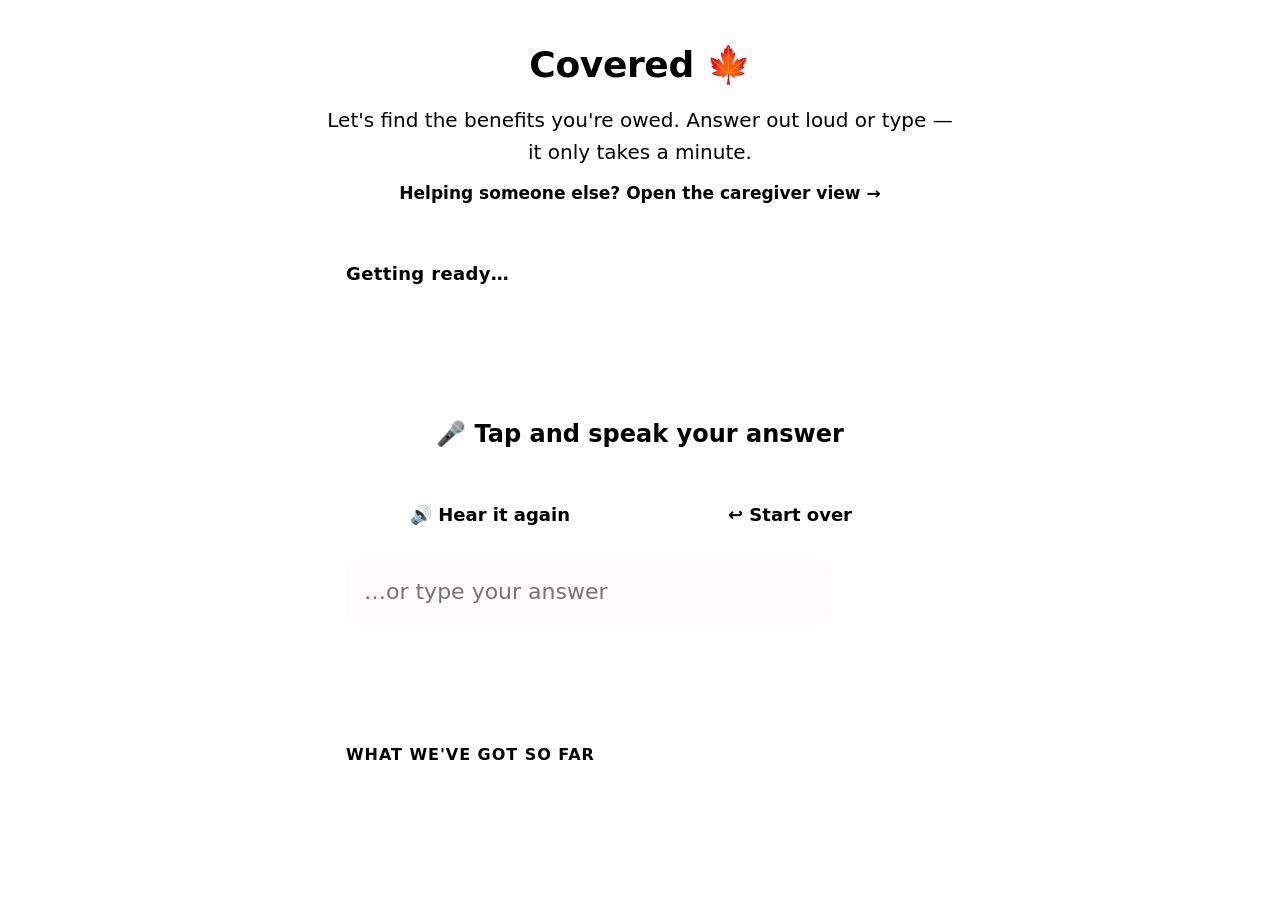
==== web/index.html @ f391c893 "Polish UX and warm the brand oranges - Senior interview: add a review/edit step before results. - Ne" ====
<!doctype html>
<html lang="en">
<head>
<meta charset="utf-8" />
<meta name="viewport" content="width=device-width, initial-scale=1" />
<title>Covered</title>
<link rel="stylesheet" href="/static/styles.css" />
<style>
  /* palette: /static/styles.css */
  * { box-sizing: border-box; }
  html { -webkit-text-size-adjust: 100%; }
  body {
    margin: 0; background: var(--bg); color: var(--ink);
    font: 22px/1.6 system-ui, -apple-system, "Segoe UI", Roboto, sans-serif;
    padding: 16px;
  }
  .wrap { max-width: 640px; margin: 0 auto; }
  header { text-align: center; padding: 20px 0 6px; }
  header h1 { font-size: 36px; margin: 0; letter-spacing: -.01em; }
  header h1 .leaf { color: var(--accent); }
  header p { color: var(--muted); margin: 10px 0 0; font-size: 20px; }

  .card { background: var(--card); border: 2px solid var(--line); border-radius: 20px;
          box-shadow: var(--shadow); padding: 26px; margin: 20px 0; }

  .stepcount { color: var(--brand); font-weight: 800; font-size: 18px; margin: 0 0 10px;
               letter-spacing: .02em; }
  .progress { height: 14px; background: var(--brand-tint); border-radius: 99px; overflow: hidden; margin-bottom: 22px; }
  .progress > div { height: 100%; width: 0%; background: var(--brand); transition: width .35s; }
  .q { font-size: 32px; font-weight: 750; line-height: 1.25; margin: 0 0 22px; }

  /* buttons */
  button { font: inherit; border: none; border-radius: 16px; cursor: pointer; font-weight: 700; }
  button:focus-visible, input:focus-visible { outline: 4px solid var(--accent); outline-offset: 3px; }
  .mic {
    display: flex; align-items: center; justify-content: center; gap: 12px;
    width: 100%; min-height: 76px; font-size: 24px;
    background: var(--brand); color: var(--brand-ink); box-shadow: 0 4px 0 var(--brand-strong);
  }
  .mic:active { transform: translateY(2px); box-shadow: 0 2px 0 var(--brand-strong); }
  .mic.rec { background: var(--brand-strong); animation: pulse 1.1s infinite; }
  @keyframes pulse { 0%,100% { box-shadow: 0 4px 0 var(--brand-strong), 0 0 0 0 rgba(234,88,12,.5); }
                     50% { box-shadow: 0 4px 0 var(--brand-strong), 0 0 0 14px rgba(234,88,12,0); } }

  .altrow { display: flex; gap: 12px; margin-top: 14px; }
  .ghost { flex: 1; min-height: 58px; font-size: 18px; background: var(--brand-tint); color: var(--brand-strong); }
  .ghost:active { background: #ffdcc2; }

  .typerow { display: flex; gap: 12px; margin-top: 14px; }
  input[type=text] { flex: 1; font: inherit; padding: 16px 18px; min-height: 60px;
                     border: 2px solid var(--line); border-radius: 16px; background: #fffdfb; color: var(--ink); }
  .send { min-width: 92px; min-height: 60px; font-size: 20px; background: var(--ink); color: #fff; }

  .status { color: var(--brand-strong); min-height: 28px; margin: 16px 0 0; font-size: 20px; font-weight: 600; }
  .banner { background: var(--maybe-bg); border: 2px solid #f0cfa0; color: #7a4a12;
            padding: 14px 16px; border-radius: 14px; font-size: 18px; margin-top: 14px; display: none; }

  /* live profile */
  .profile h3 { margin: 0 0 12px; font-size: 16px; letter-spacing: .06em;
                text-transform: uppercase; color: var(--muted); }
  .profile .row { display: flex; justify-content: space-between; gap: 14px; align-items: baseline;
                  padding: 10px 0; border-bottom: 2px solid var(--bg); font-size: 19px; }
  .profile .k { color: var(--muted); } .profile .v { font-weight: 700; text-align: right; }

  /* results */
  .headline { font-size: 30px; font-weight: 800; line-height: 1.3; margin: 0 0 6px; }
  .headline b { color: var(--brand); }
  .prog { border: 2px solid var(--line); border-radius: 16px; padding: 18px; margin: 14px 0; }
  .prog .top { display: flex; justify-content: space-between; align-items: baseline; gap: 12px; flex-wrap: wrap; }
  .prog .name { font-weight: 750; font-size: 22px; }
  .prog .val { font-weight: 800; font-size: 22px; color: var(--brand); white-space: nowrap; }
  .pill { font-size: 15px; font-weight: 800; padding: 4px 12px; border-radius: 99px; }
  .pill.eligible, .pill.likely { background: var(--ok-bg); color: var(--ok); }
  .pill.maybe { background: var(--maybe-bg); color: var(--maybe); }
  .pill.not_eligible { background: var(--off-bg); color: var(--off); }
  .unlock { font-size: 15px; color: var(--accent); font-weight: 800; margin-left: 6px; }
  .why { color: var(--ink); font-size: 19px; margin: 10px 0 0; }
  .steps { margin: 10px 0 0 22px; padding: 0; font-size: 19px; line-height: 1.5; }
  .note { color: var(--muted); font-size: 16px; margin-top: 18px; }

  /* apply */
  .appcard { border: 2px solid var(--line); border-radius: 16px; padding: 18px; margin: 16px 0; background: #fffdfb; }
  .apptop { display: flex; justify-content: space-between; align-items: center; gap: 12px; margin-bottom: 10px; flex-wrap: wrap; }
  .apptop h3 { margin: 0; font-size: 20px; }
  .fr { display: grid; grid-template-columns: 1fr auto auto; gap: 12px; align-items: center;
        padding: 10px 0; border-bottom: 2px solid var(--bg); font-size: 18px; }
  .fl { color: var(--muted); } .fv { font-weight: 700; text-align: right; }
  .fv.todo { color: var(--maybe); }
  .who { font-size: 13px; font-weight: 800; padding: 4px 10px; border-radius: 99px; white-space: nowrap; }
  .who.pre { background: var(--ok-bg); color: var(--ok); }
  .who.you { background: var(--maybe-bg); color: var(--maybe); }
  .who.doc { background: var(--off-bg); color: var(--off); }
  .sechd { font-size: 15px; text-transform: uppercase; letter-spacing: .05em; color: var(--muted); margin: 14px 0 2px; }
  .dl { min-height: 50px; font-size: 17px; padding: 10px 18px; background: var(--brand-tint); color: var(--brand-strong); }
  .hidden { display: none; }
  @media (max-width: 480px) {
    body { padding: 12px; }
    header h1 { font-size: 30px; }
    .q { font-size: 27px; }
    .mic { min-height: 68px; font-size: 22px; }
  }
</style>
</head>
<body>
<div class="wrap">
  <header>
    <h1>Covered <span class="leaf">&#127809;</span></h1>
    <p>Let's find the benefits you're owed. Answer out loud or type &mdash; it only takes a minute.</p>
    <p style="margin:8px 0 0"><a href="/caregiver"
       style="color:var(--brand);font-size:17px;font-weight:700;text-decoration:none">Helping someone else? Open the caregiver view &#8594;</a></p>
  </header>

  <!-- Interview -->
  <section id="interview" class="card">
    <p class="stepcount" id="stepcount">Getting ready&hellip;</p>
    <div class="progress"><div id="bar"></div></div>
    <p class="q" id="question">&nbsp;</p>

    <button class="mic" id="micBtn" aria-pressed="false">&#127908; Tap and speak your answer</button>

    <div class="altrow">
      <button class="ghost" id="hearBtn">&#128266; Hear it again</button>
      <button class="ghost" id="skipBtn">&#8617; Start over</button>
    </div>

    <div class="typerow">
      <input type="text" id="answer" placeholder="&hellip;or type your answer" aria-label="Type your answer" />
      <button class="send" id="sendBtn">Enter</button>
    </div>

    <p class="status" id="status" aria-live="polite"></p>
    <div class="banner" id="voiceBanner">Voice isn't turned on yet &mdash; please type your answers for now.</div>
  </section>

  <!-- Review -->
  <section id="review" class="card hidden">
    <p class="stepcount">Review</p>
    <p class="q">Please check your answers</p>
    <div id="reviewList" class="profile"></div>
    <button class="mic" id="seeResultsBtn" style="margin-top:18px">&#9989; See my benefits</button>
  </section>

  <!-- Live profile -->
  <section class="card">
    <div class="profile" id="profile"><h3>What we've got so far</h3></div>
  </section>

  <!-- Results -->
  <section id="results" class="card hidden">
    <p class="headline" id="headline"></p>
    <div id="programs"></div>
    <p class="why" id="explanation"></p>
    <button class="mic" id="applyBtn" style="margin-top:14px;">&#128221; Prepare my applications</button>
    <div id="applications"></div>
    <p class="note">Dollar amounts use 2025 CRA / Ontario rates; your actual amount depends on your situation.
       We prepare these &mdash; you (or your caregiver) confirm and submit. Nothing is filed automatically.</p>
  </section>
</div>

<script>
const $ = (id) => document.getElementById(id);
let script = [], idx = 0, profile = { province: "ON", marital_status: "single",
  has_dtc_certificate: false, canadian_resident: true };
let recording = false;
let AUTH_TOKEN = null;
function hdrs(json) {
  const h = json ? { "Content-Type": "application/json" } : {};
  if (AUTH_TOKEN) h["Authorization"] = "Bearer " + AUTH_TOKEN;
  return h;
}

const LABELS = {
  first_name: "Name", province: "Province", age: "Age",
  annual_net_income: "Net income", has_private_dental_insurance: "Dental insurance",
  out_of_pocket_medical_annual: "Medical costs", prescription_costs_annual: "Prescriptions",
  has_severe_prolonged_impairment: "Impairment", is_caregiver: "Caregiver",
  filed_taxes_last_year: "Filed taxes",
};

// Pick the most natural female English voice available (neural "Natural/Online" voices win).
let VOICE = null;
const FEMALE_NAMES = ["aria", "jenny", "michelle", "sonia", "clara", "libby", "natasha", "emma",
  "ava", "samantha", "zira", "hazel", "susan", "linda", "catherine", "hayley", "heera", "fiona",
  "tessa", "karen", "moira", "serena", "allison", "kate", "google us english",
  "google uk english female", "female", "woman"];
const MALE_NAMES = ["david", "mark", "richard", "george", "james", "paul", "ravi", "guy", "ryan",
  "william", "daniel", "alex", "fred", "tom", "eric", "oliver", "male", " man"];
function pickVoice() {
  if (!window.speechSynthesis) return;
  const voices = window.speechSynthesis.getVoices() || [];
  const pool = voices.filter(v => /^en/i.test(v.lang));
  const list = pool.length ? pool : voices;
  if (!list.length) return;
  const score = (v) => {
    const n = (v.name || "").toLowerCase(); let s = 0;
    if (/(natural|neural|online)/.test(n)) s += 6;          // high-quality neural voices
    if (FEMALE_NAMES.some(f => n.includes(f))) s += 4;      // female voice
    if (MALE_NAMES.some(m => n.includes(m))) s -= 6;        // avoid male voices
    if (/en-ca/i.test(v.lang)) s += 2;                      // Canadian first
    else if (/en-(us|gb|au)/i.test(v.lang)) s += 1;
    return s;
  };
  VOICE = list.slice().sort((a, b) => score(b) - score(a))[0] || null;
}
function speak(text) {
  try {
    window.speechSynthesis.cancel();
    const u = new SpeechSynthesisUtterance(text);
    if (VOICE) u.voice = VOICE;
    u.rate = 0.9;    // slightly slow = calm, relaxed, easy to follow
    u.pitch = 1.0;
    window.speechSynthesis.speak(u);
  } catch (e) {}
}
if (window.speechSynthesis) {
  pickVoice();
  window.speechSynthesis.onvoiceschanged = pickVoice;  // voices load asynchronously
}
function setStatus(t) { $("status").textContent = t || ""; }

function fmtVal(field, v) {
  if (typeof v === "boolean") return v ? "Yes" : "No";
  if (["annual_net_income","out_of_pocket_medical_annual","prescription_costs_annual"].includes(field))
    return "$" + Number(v).toLocaleString();
  return v;
}
function renderProfile() {
  const el = $("profile");
  el.innerHTML = "<h3>What we've got so far</h3>";
  for (const f in LABELS) {
    if (profile[f] === undefined) continue;
    const row = document.createElement("div"); row.className = "row";
    row.innerHTML = `<span class="k">${LABELS[f]}</span><span class="v"></span>`;
    row.querySelector(".v").textContent = fmtVal(f, profile[f]);
    el.appendChild(row);
  }
}

async function loadScript() {
  script = await (await fetch("/interview/script", { headers: hdrs(false) })).json();
  ask();
}
function ask() {
  if (idx >= script.length) return showReview();
  const q = script[idx];
  $("stepcount").textContent = `Question ${idx + 1} of ${script.length}`;
  $("bar").style.width = Math.round((idx / script.length) * 100) + "%";
  $("question").textContent = q.prompt;
  $("answer").value = "";
  $("answer").focus();
  setStatus("");
  speak(q.prompt);
}

function showReview() {
  $("interview").classList.add("hidden");
  $("review").classList.remove("hidden");
  const el = $("reviewList"); el.innerHTML = "";
  for (let i = 0; i < script.length; i++) {
    const f = script[i].field;
    if (profile[f] === undefined) continue;
    const row = document.createElement("div"); row.className = "row";
    const btn = `<button class="ghost rv-edit" data-i="${i}" style="min-height:40px;font-size:16px">Change</button>`;
    row.innerHTML = `<span class="k">${LABELS[f] || f}</span><span class="v">${fmtVal(f, profile[f])}</span>${btn}`;
    el.appendChild(row);
  }
  el.querySelectorAll(".rv-edit").forEach(b => b.addEventListener("click", () => editAnswer(parseInt(b.dataset.i))));
  speak("Please check your answers. When you're ready, tap see my benefits.");
  window.scrollTo(0, 0);
}
function editAnswer(i) {
  idx = i;
  $("review").classList.add("hidden");
  $("interview").classList.remove("hidden");
  ask();
}

async function handleAnswer(text) {
  if (!text || !text.trim()) return;
  const q = script[idx];
  const res = await fetch("/interview/parse", {
    method: "POST", headers: hdrs(true),
    body: JSON.stringify({ field: q.field, text }),
  }).then(r => r.json());

  setStatus(res.confirmation);
  speak(res.confirmation);
  if (res.needs_clarification) return;   // stay on this question
  profile[q.field] = res.value;
  renderProfile();
  idx++;
  setTimeout(ask, 1300);  // let the confirmation be heard before the next question
}

// ----- mic: records 16kHz mono WAV (Cohere Transcribe accepts wav, not webm) -----
let audioCtx = null, micSource = null, micProc = null, pcm = [], micStream = null;
async function toggleMic() {
  if (recording) { await stopRec(); return; }
  try {
    micStream = await navigator.mediaDevices.getUserMedia({ audio: true });
    audioCtx = new (window.AudioContext || window.webkitAudioContext)();
    micSource = audioCtx.createMediaStreamSource(micStream);
    micProc = audioCtx.createScriptProcessor(4096, 1, 1);
    pcm = [];
    micProc.onaudioprocess = (e) => pcm.push(new Float32Array(e.inputBuffer.getChannelData(0)));
    micSource.connect(micProc); micProc.connect(audioCtx.destination);
    setRec(true); setStatus("Listening… tap the button again when you're done.");
  } catch (e) { $("voiceBanner").style.display = "block"; setStatus("Microphone unavailable — please type."); }
}
async function stopRec() {
  const sr = audioCtx ? audioCtx.sampleRate : 48000;
  try { micProc.disconnect(); micSource.disconnect(); micStream.getTracks().forEach(t => t.stop()); } catch (e) {}
  try { await audioCtx.close(); } catch (e) {}
  setRec(false);
  const wav = encodeWav(pcm, sr); pcm = [];
  if (!wav) { setStatus("Didn't catch any audio — try again or type."); return; }
  setStatus("Transcribing…");
  const fd = new FormData();
  fd.append("file", wav, "answer.wav");
  try {
    const j = await (await fetch("/voice/transcribe", { method: "POST", body: fd, headers: hdrs(false) })).json();
    if (j.available && j.text) { $("answer").value = j.text; handleAnswer(j.text); }
    else { $("voiceBanner").style.display = "block";
           setStatus(j.detail ? ("Voice: " + j.detail + " — please type.") : "Voice not available — please type."); }
  } catch (e) { setStatus("Couldn't reach the transcriber — please type."); }
}
function downsample(buf, from, to) {
  if (to >= from) return buf;
  const ratio = from / to, n = Math.round(buf.length / ratio), out = new Float32Array(n);
  let o = 0, i = 0;
  while (o < n) {
    const next = Math.round((o + 1) * ratio);
    let sum = 0, c = 0;
    for (; i < next && i < buf.length; i++) { sum += buf[i]; c++; }
    out[o++] = c ? sum / c : 0;
  }
  return out;
}
function encodeWav(chunks, sr) {
  const len = chunks.reduce((a, c) => a + c.length, 0);
  if (!len) return null;
  let data = new Float32Array(len), off = 0;
  for (const c of chunks) { data.set(c, off); off += c.length; }
  if (sr > 16000) { data = downsample(data, sr, 16000); sr = 16000; }
  const view = new DataView(new ArrayBuffer(44 + data.length * 2));
  const ws = (o, s) => { for (let i = 0; i < s.length; i++) view.setUint8(o + i, s.charCodeAt(i)); };
  ws(0, "RIFF"); view.setUint32(4, 36 + data.length * 2, true); ws(8, "WAVE"); ws(12, "fmt ");
  view.setUint32(16, 16, true); view.setUint16(20, 1, true); view.setUint16(22, 1, true);
  view.setUint32(24, sr, true); view.setUint32(28, sr * 2, true); view.setUint16(32, 2, true); view.setUint16(34, 16, true);
  ws(36, "data"); view.setUint32(40, data.length * 2, true);
  let o = 44; for (let i = 0; i < data.length; i++) { const s = Math.max(-1, Math.min(1, data[i])); view.setInt16(o, s < 0 ? s * 0x8000 : s * 0x7fff, true); o += 2; }
  return new Blob([view], { type: "audio/wav" });
}
function setRec(on) {
  recording = on;
  $("micBtn").classList.toggle("rec", on);
  $("micBtn").setAttribute("aria-pressed", on ? "true" : "false");
  $("micBtn").innerHTML = on ? "&#9209; Stop &amp; send" : "&#127908; Tap and speak your answer";
}

// ----- results -----
async function finish() {
  $("interview").classList.add("hidden");
  $("review").classList.add("hidden");
  $("stepcount").textContent = "All done";
  $("bar").style.width = "100%";
  $("question").textContent = "Here's what I found.";
  setStatus("");
  const data = await (await fetch("/screen", {
    method: "POST", headers: hdrs(true), body: JSON.stringify(profile),
  })).json();

  $("results").classList.remove("hidden");
  $("headline").innerHTML = data.headline.replace(/\$[\d,]+/, m => "<b>" + m + "</b>");
  const box = $("programs"); box.innerHTML = "";
  const order = { eligible: 0, likely: 1, maybe: 2, not_eligible: 3 };
  data.results.sort((a, b) => order[a.eligibility] - order[b.eligibility]);
  for (const r of data.results) {
    const div = document.createElement("div"); div.className = "prog";
    const val = r.estimated_annual_value ? "$" + Number(r.estimated_annual_value).toLocaleString() + "/yr" : "";
    const unlock = r.unlocked_by ? `<span class="unlock">&#128273; unlocked by ${r.unlocked_by.toUpperCase()}</span>` : "";
    const steps = (r.next_steps || []).map(s => `<li>${s}</li>`).join("");
    div.innerHTML =
      `<div class="top"><span class="name">${r.program_name}
         <span class="pill ${r.eligibility}">${r.eligibility.replace("_"," ")}</span>${unlock}</span>
         <span class="val">${val}</span></div>
       <p class="why">${(r.reasons && r.reasons[0]) || ""}</p>
       ${steps ? `<ul class="steps">${steps}</ul>` : ""}`;
    box.appendChild(div);
  }
  $("explanation").textContent = data.explanation || "";
  speak(data.headline);
}

// ----- apply step -----
async function prepareApplications() {
  $("applyBtn").textContent = "Preparing…";
  const pkgs = await (await fetch("/apply", {
    method: "POST", headers: hdrs(true), body: JSON.stringify(profile),
  })).json();
  const box = $("applications"); box.innerHTML = "";
  for (const p of pkgs) {
    const rows = p.fields.map(f => {
      const todo = f.value === null;
      const val = todo ? "— to complete —" : f.value;
      const cls = f.who === "prefilled" ? "pre" : (f.who === "practitioner" ? "doc" : "you");
      const whoL = f.who === "prefilled" ? "Pre-filled" : (f.who === "practitioner" ? "Doctor" : "You");
      return `<div class="fr"><span class="fl">${f.label}</span>
        <span class="fv ${todo ? "todo" : ""}">${val}</span><span class="who ${cls}">${whoL}</span></div>`;
    }).join("");
    const needed = (p.still_needed || []).map(s => `<li>${s}</li>`).join("");
    const sub = (p.submission || []).map(s => `<li>${s}</li>`).join("");
    const card = document.createElement("div"); card.className = "appcard";
    card.innerHTML =
      `<div class="apptop"><h3>${p.form_name}</h3>
         <button class="ghost dl" data-id="${p.program_id}">&#11015; Download PDF</button></div>
       <div class="fields">${rows}</div>
       <p class="sechd">What you still need to do</p><ul class="steps">${needed}</ul>
       <p class="sechd">How to submit</p><ul class="steps">${sub}</ul>`;
    box.appendChild(card);
  }
  box.querySelectorAll(".dl").forEach(b => b.addEventListener("click", () => downloadPdf(b.dataset.id)));
  $("applyBtn").innerHTML = "&#128221; Prepare my applications";
}
async function downloadPdf(pid) {
  const r = await fetch(`/apply/${pid}/pdf`, {
    method: "POST", headers: hdrs(true), body: JSON.stringify(profile),
  });
  if (!r.ok) { setStatus("PDF not available."); return; }
  const url = URL.createObjectURL(await r.blob());
  const a = document.createElement("a"); a.href = url; a.download = `${pid}-application.pdf`; a.click();
  URL.revokeObjectURL(url);
}

// ----- auth (Clerk, only when a publishable key is configured) -----
async function initAuth() {
  let cfg;
  try { cfg = await (await fetch("/config")).json(); } catch (e) { return; }
  if (!cfg.clerk_publishable_key) return;  // dev mode — backend supplies a dev identity
  await loadClerk(cfg.clerk_publishable_key);
  const Clerk = window.Clerk;
  await Clerk.load();
  if (!Clerk.user) {
    Clerk.openSignIn();
    await new Promise(res => Clerk.addListener(({ user }) => { if (user) res(); }));
  }
  try { AUTH_TOKEN = await Clerk.session.getToken(); } catch (e) {}
}
function loadClerk(pk) {
  return new Promise((res, rej) => {
    const s = document.createElement("script");
    s.async = true;
    s.src = "https://cdn.jsdelivr.net/npm/@clerk/clerk-js@5/dist/clerk.browser.js";
    s.setAttribute("data-clerk-publishable-key", pk);
    s.onload = res; s.onerror = rej;
    document.head.appendChild(s);
  });
}

// ----- events -----
$("applyBtn").addEventListener("click", prepareApplications);
$("micBtn").addEventListener("click", toggleMic);
$("sendBtn").addEventListener("click", () => handleAnswer($("answer").value));
$("hearBtn").addEventListener("click", () => speak($("question").textContent));
$("answer").addEventListener("keydown", (e) => { if (e.key === "Enter") handleAnswer($("answer").value); });
$("skipBtn").addEventListener("click", () => { if (idx < script.length) ask(); });
$("seeResultsBtn").addEventListener("click", finish);
initAuth().then(loadScript).catch(loadScript);
</script>
</body>
</html>
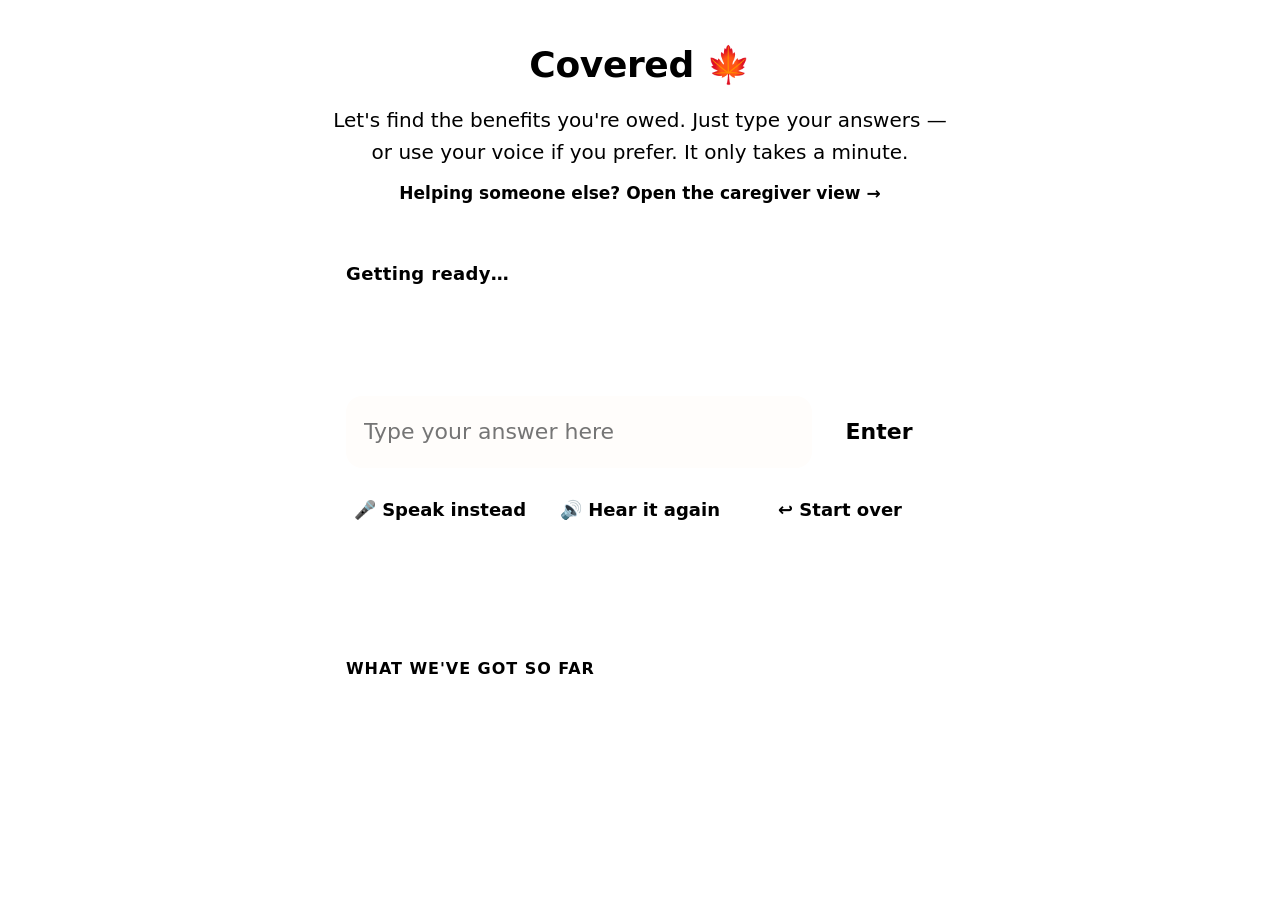
==== commit 42902de9: "Add partner embed API, widget, and pharmacy demo; demote voice Pivot from a standalone voice app to " ====
--- a/web/index.html
+++ b/web/index.html
@@ -46,10 +46,14 @@
   .ghost { flex: 1; min-height: 58px; font-size: 18px; background: var(--brand-tint); color: var(--brand-strong); }
   .ghost:active { background: #ffdcc2; }
 
-  .typerow { display: flex; gap: 12px; margin-top: 14px; }
-  input[type=text] { flex: 1; font: inherit; padding: 16px 18px; min-height: 60px;
+  .typerow { display: flex; gap: 12px; }
+  input[type=text] { flex: 1; font: inherit; padding: 18px 18px; min-height: 68px;
                      border: 2px solid var(--line); border-radius: 16px; background: #fffdfb; color: var(--ink); }
-  .send { min-width: 92px; min-height: 60px; font-size: 20px; background: var(--ink); color: #fff; }
+  input[type=text]:focus { border-color: var(--brand); }
+  .send { min-width: 110px; min-height: 68px; font-size: 22px; background: var(--brand); color: var(--brand-ink);
+          box-shadow: 0 4px 0 var(--brand-strong); }
+  .send:active { transform: translateY(2px); box-shadow: 0 2px 0 var(--brand-strong); }
+  .ghost.rec { background: var(--brand); color: var(--brand-ink); animation: pulse 1.1s infinite; }
 
   .status { color: var(--brand-strong); min-height: 28px; margin: 16px 0 0; font-size: 20px; font-weight: 600; }
   .banner { background: var(--maybe-bg); border: 2px solid #f0cfa0; color: #7a4a12;
@@ -105,7 +109,7 @@
 <div class="wrap">
   <header>
     <h1>Covered <span class="leaf">&#127809;</span></h1>
-    <p>Let's find the benefits you're owed. Answer out loud or type &mdash; it only takes a minute.</p>
+    <p>Let's find the benefits you're owed. Just type your answers &mdash; or use your voice if you prefer. It only takes a minute.</p>
     <p style="margin:8px 0 0"><a href="/caregiver"
        style="color:var(--brand);font-size:17px;font-weight:700;text-decoration:none">Helping someone else? Open the caregiver view &#8594;</a></p>
   </header>
@@ -116,16 +120,15 @@
     <div class="progress"><div id="bar"></div></div>
     <p class="q" id="question">&nbsp;</p>
 
-    <button class="mic" id="micBtn" aria-pressed="false">&#127908; Tap and speak your answer</button>
+    <div class="typerow">
+      <input type="text" id="answer" placeholder="Type your answer here" aria-label="Type your answer" />
+      <button class="send" id="sendBtn">Enter</button>
+    </div>
 
     <div class="altrow">
+      <button class="ghost" id="micBtn" aria-pressed="false">&#127908; Speak instead</button>
       <button class="ghost" id="hearBtn">&#128266; Hear it again</button>
       <button class="ghost" id="skipBtn">&#8617; Start over</button>
-    </div>
-
-    <div class="typerow">
-      <input type="text" id="answer" placeholder="&hellip;or type your answer" aria-label="Type your answer" />
-      <button class="send" id="sendBtn">Enter</button>
     </div>
 
     <p class="status" id="status" aria-live="polite"></p>
@@ -355,7 +358,7 @@
   recording = on;
   $("micBtn").classList.toggle("rec", on);
   $("micBtn").setAttribute("aria-pressed", on ? "true" : "false");
-  $("micBtn").innerHTML = on ? "&#9209; Stop &amp; send" : "&#127908; Tap and speak your answer";
+  $("micBtn").innerHTML = on ? "&#9209; Stop &amp; send" : "&#127908; Speak instead";
 }
 
 // ----- results -----
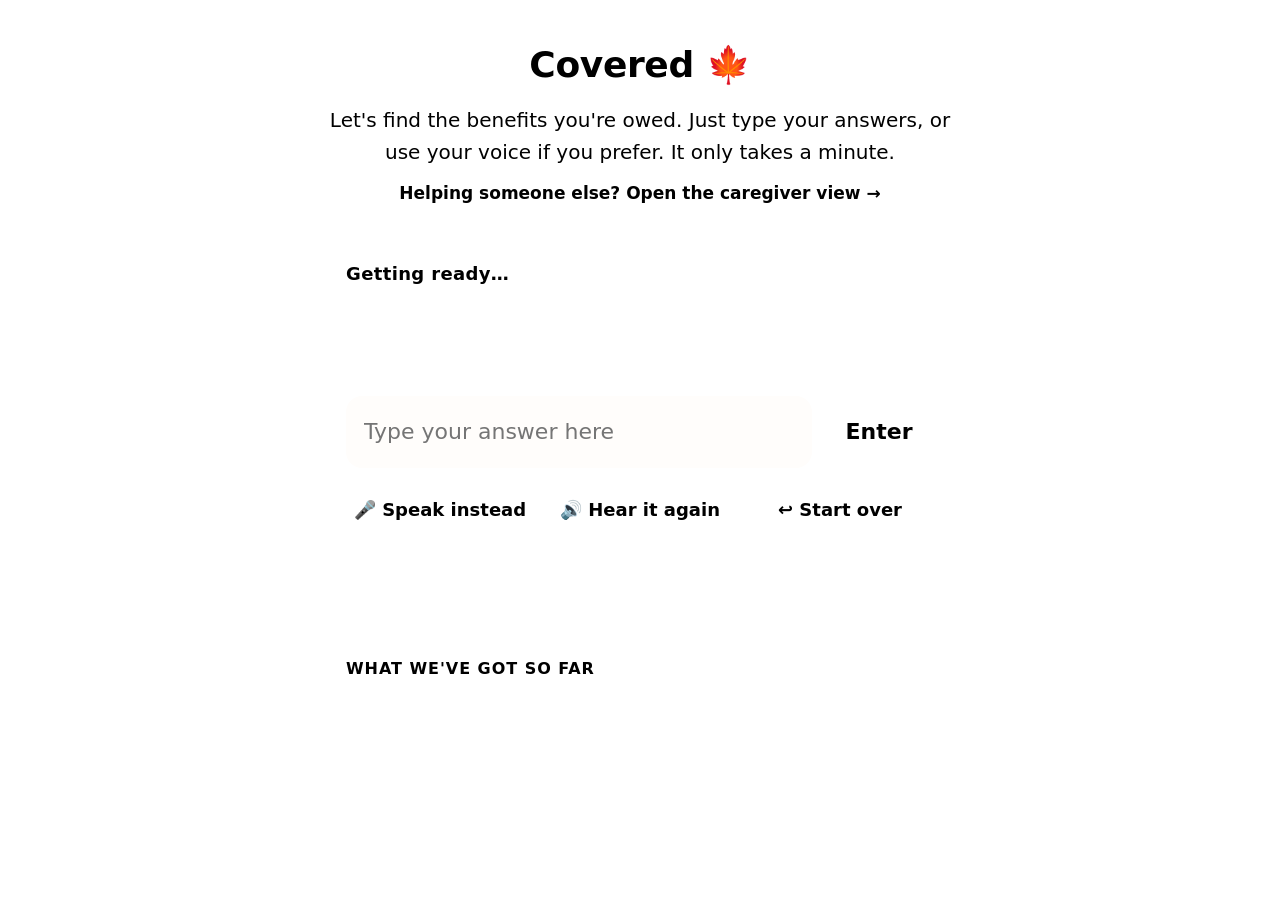
==== commit 5002a7be: "Rewrite README and DEVPOST for the home-care focus; remove em dashes and verbosity - README and DEVP" ====
--- a/web/index.html
+++ b/web/index.html
@@ -81,6 +81,9 @@
   .why { color: var(--ink); font-size: 19px; margin: 10px 0 0; }
   .steps { margin: 10px 0 0 22px; padding: 0; font-size: 19px; line-height: 1.5; }
   .note { color: var(--muted); font-size: 16px; margin-top: 18px; }
+  .src { margin: 10px 0 0; }
+  .src a { color: var(--brand-strong); font-size: 16px; font-weight: 700; text-decoration: none; }
+  .src a:hover { text-decoration: underline; }
 
   /* apply */
   .appcard { border: 2px solid var(--line); border-radius: 16px; padding: 18px; margin: 16px 0; background: #fffdfb; }
@@ -109,7 +112,7 @@
 <div class="wrap">
   <header>
     <h1>Covered <span class="leaf">&#127809;</span></h1>
-    <p>Let's find the benefits you're owed. Just type your answers &mdash; or use your voice if you prefer. It only takes a minute.</p>
+    <p>Let's find the benefits you're owed. Just type your answers, or use your voice if you prefer. It only takes a minute.</p>
     <p style="margin:8px 0 0"><a href="/caregiver"
        style="color:var(--brand);font-size:17px;font-weight:700;text-decoration:none">Helping someone else? Open the caregiver view &#8594;</a></p>
   </header>
@@ -132,7 +135,7 @@
     </div>
 
     <p class="status" id="status" aria-live="polite"></p>
-    <div class="banner" id="voiceBanner">Voice isn't turned on yet &mdash; please type your answers for now.</div>
+    <div class="banner" id="voiceBanner">Voice isn't turned on yet, please type your answers for now.</div>
   </section>
 
   <!-- Review -->
@@ -155,8 +158,8 @@
     <p class="why" id="explanation"></p>
     <button class="mic" id="applyBtn" style="margin-top:14px;">&#128221; Prepare my applications</button>
     <div id="applications"></div>
-    <p class="note">Dollar amounts use 2025 CRA / Ontario rates; your actual amount depends on your situation.
-       We prepare these &mdash; you (or your caregiver) confirm and submit. Nothing is filed automatically.</p>
+    <p class="note" id="ratesNote">Dollar amounts use official CRA / Ontario rates; your actual amount depends on your situation.
+       We prepare these; you or your caregiver confirm and submit. Nothing is filed automatically.</p>
   </section>
 </div>
 
@@ -308,7 +311,7 @@
     micProc.onaudioprocess = (e) => pcm.push(new Float32Array(e.inputBuffer.getChannelData(0)));
     micSource.connect(micProc); micProc.connect(audioCtx.destination);
     setRec(true); setStatus("Listening… tap the button again when you're done.");
-  } catch (e) { $("voiceBanner").style.display = "block"; setStatus("Microphone unavailable — please type."); }
+  } catch (e) { $("voiceBanner").style.display = "block"; setStatus("Microphone unavailable, please type."); }
 }
 async function stopRec() {
   const sr = audioCtx ? audioCtx.sampleRate : 48000;
@@ -316,7 +319,7 @@
   try { await audioCtx.close(); } catch (e) {}
   setRec(false);
   const wav = encodeWav(pcm, sr); pcm = [];
-  if (!wav) { setStatus("Didn't catch any audio — try again or type."); return; }
+  if (!wav) { setStatus("Didn't catch any audio, try again or type."); return; }
   setStatus("Transcribing…");
   const fd = new FormData();
   fd.append("file", wav, "answer.wav");
@@ -324,8 +327,8 @@
     const j = await (await fetch("/voice/transcribe", { method: "POST", body: fd, headers: hdrs(false) })).json();
     if (j.available && j.text) { $("answer").value = j.text; handleAnswer(j.text); }
     else { $("voiceBanner").style.display = "block";
-           setStatus(j.detail ? ("Voice: " + j.detail + " — please type.") : "Voice not available — please type."); }
-  } catch (e) { setStatus("Couldn't reach the transcriber — please type."); }
+           setStatus(j.detail ? ("Voice: " + j.detail + ", please type.") : "Voice not available, please type."); }
+  } catch (e) { setStatus("Couldn't reach the transcriber, please type."); }
 }
 function downsample(buf, from, to) {
   if (to >= from) return buf;
@@ -388,10 +391,17 @@
          <span class="pill ${r.eligibility}">${r.eligibility.replace("_"," ")}</span>${unlock}</span>
          <span class="val">${val}</span></div>
        <p class="why">${(r.reasons && r.reasons[0]) || ""}</p>
-       ${steps ? `<ul class="steps">${steps}</ul>` : ""}`;
+       ${steps ? `<ul class="steps">${steps}</ul>` : ""}
+       ${r.source_url ? `<p class="src"><a href="${r.source_url}" target="_blank" rel="noopener">&#128279; Official rules &amp; rates</a></p>` : ""}`;
     box.appendChild(div);
   }
   $("explanation").textContent = data.explanation || "";
+  if (data.rates_verified) {
+    $("ratesNote").textContent =
+      `Rates verified ${data.rates_verified} against official CRA / Ontario sources; your actual amount `
+      + "depends on your situation. We prepare these; you or your caregiver confirm and submit. "
+      + "Nothing is filed automatically. Tap “Official rules & rates” on any program to check the source.";
+  }
   speak(data.headline);
 }
 
@@ -405,7 +415,7 @@
   for (const p of pkgs) {
     const rows = p.fields.map(f => {
       const todo = f.value === null;
-      const val = todo ? "— to complete —" : f.value;
+      const val = todo ? ",  to complete , " : f.value;
       const cls = f.who === "prefilled" ? "pre" : (f.who === "practitioner" ? "doc" : "you");
       const whoL = f.who === "prefilled" ? "Pre-filled" : (f.who === "practitioner" ? "Doctor" : "You");
       return `<div class="fr"><span class="fl">${f.label}</span>
@@ -439,7 +449,7 @@
 async function initAuth() {
   let cfg;
   try { cfg = await (await fetch("/config")).json(); } catch (e) { return; }
-  if (!cfg.clerk_publishable_key) return;  // dev mode — backend supplies a dev identity
+  if (!cfg.clerk_publishable_key) return;  // dev mode, backend supplies a dev identity
   await loadClerk(cfg.clerk_publishable_key);
   const Clerk = window.Clerk;
   await Clerk.load();
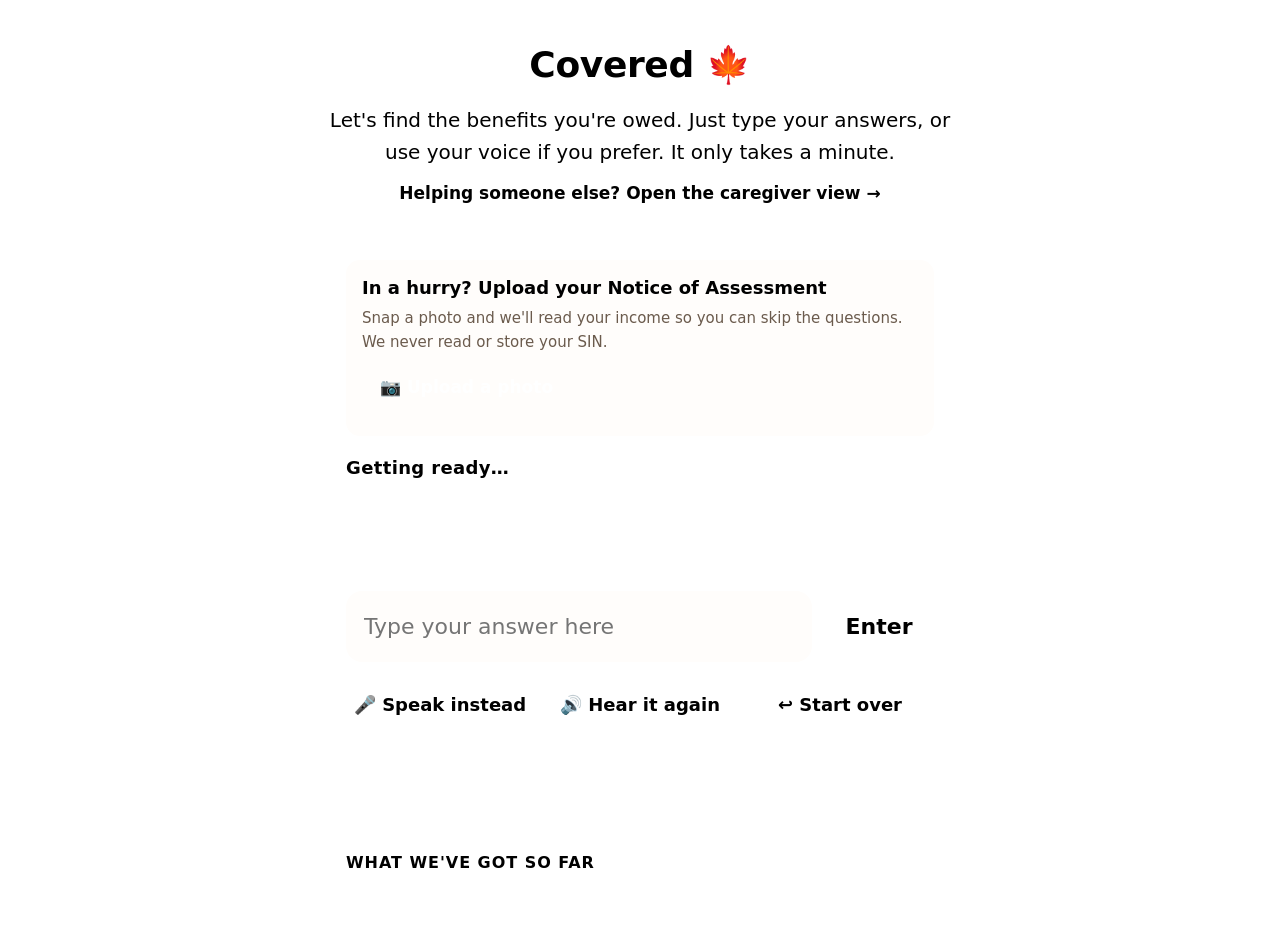
==== commit 274507d9: "Let busy people upload a Notice of Assessment to skip the income questions A photo of a CRA Notice o" ====
--- a/web/index.html
+++ b/web/index.html
@@ -119,6 +119,16 @@
 
   <!-- Interview -->
   <section id="interview" class="card">
+    <!-- Busy-person fast path: upload a Notice of Assessment to skip the typing -->
+    <div id="fastpath" style="border:2px dashed var(--brand);border-radius:14px;padding:14px 16px;margin-bottom:18px;background:#fffdfb">
+      <p style="margin:0 0 4px;font-size:18px;font-weight:800">In a hurry? Upload your Notice of Assessment</p>
+      <p style="margin:0 0 10px;font-size:15px;color:#6b5b4d">Snap a photo and we'll read your income so you can skip the questions. We never read or store your SIN.</p>
+      <label style="display:inline-block;min-height:48px;line-height:28px;padding:9px 18px;font-size:17px;font-weight:700;color:#fff;background:var(--brand);border-radius:10px;cursor:pointer">
+        &#128247; Upload a photo
+        <input type="file" id="noaFile" accept="image/*" hidden />
+      </label>
+      <span id="noaStatus" aria-live="polite" style="display:block;margin-top:10px;font-size:15px;color:#6b5b4d"></span>
+    </div>
     <p class="stepcount" id="stepcount">Getting ready&hellip;</p>
     <div class="progress"><div id="bar"></div></div>
     <p class="q" id="question">&nbsp;</p>
@@ -167,6 +177,7 @@
 const $ = (id) => document.getElementById(id);
 let script = [], idx = 0, profile = { province: "ON", marital_status: "single",
   has_dtc_certificate: false, canadian_resident: true };
+let prefilled = new Set();   // fields filled from an uploaded document; we skip asking these
 let recording = false;
 let AUTH_TOKEN = null;
 function hdrs(json) {
@@ -247,6 +258,7 @@
   ask();
 }
 function ask() {
+  while (idx < script.length && prefilled.has(script[idx].field)) idx++;  // skip what the upload filled
   if (idx >= script.length) return showReview();
   const q = script[idx];
   $("stepcount").textContent = `Question ${idx + 1} of ${script.length}`;
@@ -296,6 +308,31 @@
   renderProfile();
   idx++;
   setTimeout(ask, 1300);  // let the confirmation be heard before the next question
+}
+
+// ----- busy-person fast path: read a Notice of Assessment and pre-fill -----
+async function onNoaUpload(e) {
+  const f = e.target.files && e.target.files[0];
+  if (!f) return;
+  $("noaStatus").textContent = "Reading your document…";
+  const fd = new FormData();
+  fd.append("file", f, f.name || "document.png");
+  let j = {};
+  try { j = await (await fetch("/extract", { method: "POST", headers: hdrs(false), body: fd })).json(); }
+  catch (err) { $("noaStatus").textContent = "Couldn't reach the reader, please type your answers."; return; }
+  if (!j.available) { $("noaStatus").textContent = j.detail || "Couldn't read that. Please type your answers."; return; }
+  const fields = j.fields || {};
+  if (!Object.keys(fields).length) {
+    $("noaStatus").textContent = j.read || "We couldn't find the key fields. Please type them below.";
+    return;
+  }
+  for (const k in fields) { profile[k] = fields[k]; prefilled.add(k); }
+  renderProfile();
+  let msg = j.read || "We filled in what we could.";
+  if (j.stale) msg += " This looks like an older year, so please double-check the amount.";
+  $("noaStatus").textContent = msg;
+  speak(msg);
+  if (idx < script.length && prefilled.has(script[idx].field)) ask();  // jump past what we just filled
 }
 
 // ----- mic: records 16kHz mono WAV (Cohere Transcribe accepts wav, not webm) -----
@@ -478,6 +515,7 @@
 $("answer").addEventListener("keydown", (e) => { if (e.key === "Enter") handleAnswer($("answer").value); });
 $("skipBtn").addEventListener("click", () => { if (idx < script.length) ask(); });
 $("seeResultsBtn").addEventListener("click", finish);
+$("noaFile").addEventListener("change", onNoaUpload);
 initAuth().then(loadScript).catch(loadScript);
 </script>
 </body>
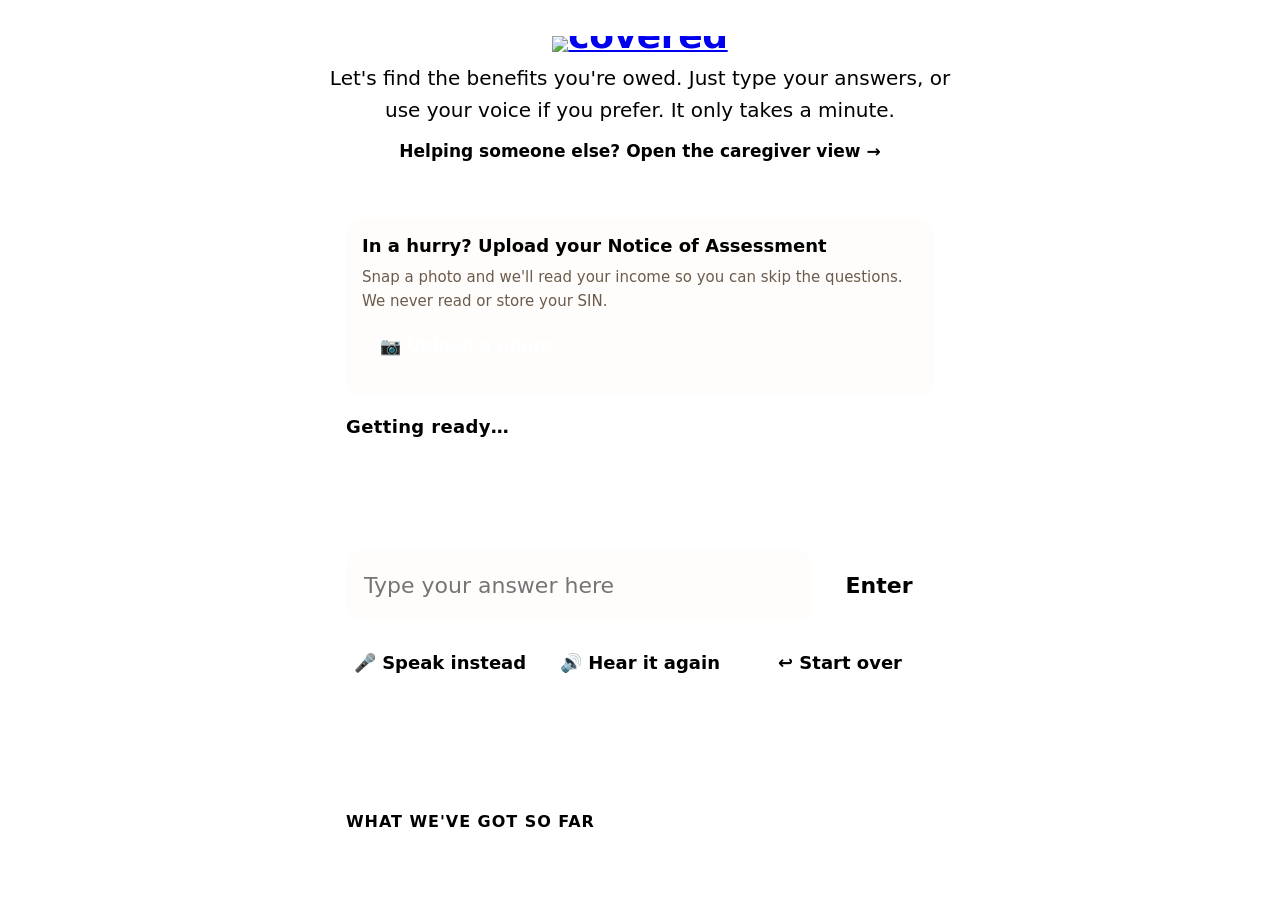
==== commit 113747b9: "Judge-friendly front door and the new covered logo - New landing at / (home care stays at /homecare)" ====
--- a/web/index.html
+++ b/web/index.html
@@ -3,7 +3,8 @@
 <head>
 <meta charset="utf-8" />
 <meta name="viewport" content="width=device-width, initial-scale=1" />
-<title>Covered</title>
+<title>covered</title>
+<link rel="icon" href="/static/logo.svg" />
 <link rel="stylesheet" href="/static/styles.css" />
 <style>
   /* palette: /static/styles.css */
@@ -111,7 +112,7 @@
 <body>
 <div class="wrap">
   <header>
-    <h1>Covered <span class="leaf">&#127809;</span></h1>
+    <h1 style="line-height:0"><a href="/" class="wm-link"><img src="/static/logo-wordmark.svg" alt="covered" style="height:56px;width:auto" /></a></h1>
     <p>Let's find the benefits you're owed. Just type your answers, or use your voice if you prefer. It only takes a minute.</p>
     <p style="margin:8px 0 0"><a href="/caregiver"
        style="color:var(--brand);font-size:17px;font-weight:700;text-decoration:none">Helping someone else? Open the caregiver view &#8594;</a></p>
@@ -137,6 +138,8 @@
       <input type="text" id="answer" placeholder="Type your answer here" aria-label="Type your answer" />
       <button class="send" id="sendBtn">Enter</button>
     </div>
+    <!-- Tap-to-answer: Yes/No for yes-no questions, a picker for province. Typing and voice stay available. -->
+    <div id="choiceRow" style="display:none;gap:12px;flex-wrap:wrap;margin-top:4px"></div>
 
     <div class="altrow">
       <button class="ghost" id="micBtn" aria-pressed="false">&#127908; Speak instead</button>
@@ -219,13 +222,30 @@
   };
   VOICE = list.slice().sort((a, b) => score(b) - score(a))[0] || null;
 }
-function speak(text) {
+let currentAudio = null;
+async function speak(text) {
+  if (!text) return;
+  try { window.speechSynthesis.cancel(); } catch (e) {}
+  if (currentAudio) { try { currentAudio.pause(); } catch (e) {} currentAudio = null; }
+  // Try real neural TTS first; it sounds human. Falls back to the browser voice on 204 or error.
+  try {
+    const r = await fetch("/voice/speak", { method: "POST", headers: hdrs(true), body: JSON.stringify({ text }) });
+    if (r.ok && r.status === 200) {
+      const url = URL.createObjectURL(await r.blob());
+      const a = new Audio(url); currentAudio = a;
+      a.onended = () => URL.revokeObjectURL(url);
+      await a.play();
+      return;
+    }
+  } catch (e) {}
+  browserSpeak(text);
+}
+function browserSpeak(text) {
   try {
     window.speechSynthesis.cancel();
     const u = new SpeechSynthesisUtterance(text);
     if (VOICE) u.voice = VOICE;
-    u.rate = 0.9;    // slightly slow = calm, relaxed, easy to follow
-    u.pitch = 1.0;
+    u.rate = 0.95; u.pitch = 1.0;   // the robotic fallback; used only when no TTS key is set
     window.speechSynthesis.speak(u);
   } catch (e) {}
 }
@@ -257,6 +277,41 @@
   script = await (await fetch("/interview/script", { headers: hdrs(false) })).json();
   ask();
 }
+const PROVINCES = [["ON","Ontario"],["QC","Quebec"],["BC","British Columbia"],["AB","Alberta"],
+  ["MB","Manitoba"],["SK","Saskatchewan"],["NS","Nova Scotia"],["NB","New Brunswick"],
+  ["NL","Newfoundland and Labrador"],["PE","Prince Edward Island"],["YT","Yukon"],
+  ["NT","Northwest Territories"],["NU","Nunavut"]];
+
+// Render tap-to-answer controls for this question. Yes/No for yes-no questions, a picker for
+// province, otherwise the text box. Typing and the voice buttons stay available in every case.
+function renderControls(q) {
+  const typerow = document.querySelector(".typerow");
+  const cr = $("choiceRow");
+  cr.innerHTML = "";
+  const bigBtn = "flex:1;min-width:120px;min-height:56px;font:inherit;font-size:20px;font-weight:700;" +
+    "border:2px solid var(--brand);border-radius:12px;background:#fff;color:var(--brand);cursor:pointer";
+  if (q.type === "bool") {
+    typerow.style.display = "none"; cr.style.display = "flex";
+    [["Yes", true], ["No", false]].forEach(([lbl]) => {
+      const b = document.createElement("button");
+      b.style.cssText = bigBtn; b.textContent = lbl;
+      b.addEventListener("click", () => handleAnswer(lbl));
+      cr.appendChild(b);
+    });
+  } else if (q.type === "enum" && q.field === "province") {
+    typerow.style.display = "none"; cr.style.display = "flex";
+    const sel = document.createElement("select");
+    sel.style.cssText = "flex:1;min-width:200px;min-height:56px;font:inherit;font-size:19px;" +
+      "padding:0 12px;border:2px solid var(--line);border-radius:12px;background:#fff";
+    sel.innerHTML = '<option value="">Choose your province or territory…</option>' +
+      PROVINCES.map(p => `<option value="${p[0]}">${p[1]}</option>`).join("");
+    sel.addEventListener("change", () => { if (sel.value) handleAnswer(sel.value); });
+    cr.appendChild(sel);
+  } else {
+    typerow.style.display = "flex"; cr.style.display = "none";
+  }
+}
+
 function ask() {
   while (idx < script.length && prefilled.has(script[idx].field)) idx++;  // skip what the upload filled
   if (idx >= script.length) return showReview();
@@ -265,7 +320,8 @@
   $("bar").style.width = Math.round((idx / script.length) * 100) + "%";
   $("question").textContent = q.prompt;
   $("answer").value = "";
-  $("answer").focus();
+  renderControls(q);
+  if (q.type !== "bool" && !(q.type === "enum" && q.field === "province")) $("answer").focus();
   setStatus("");
   speak(q.prompt);
 }
